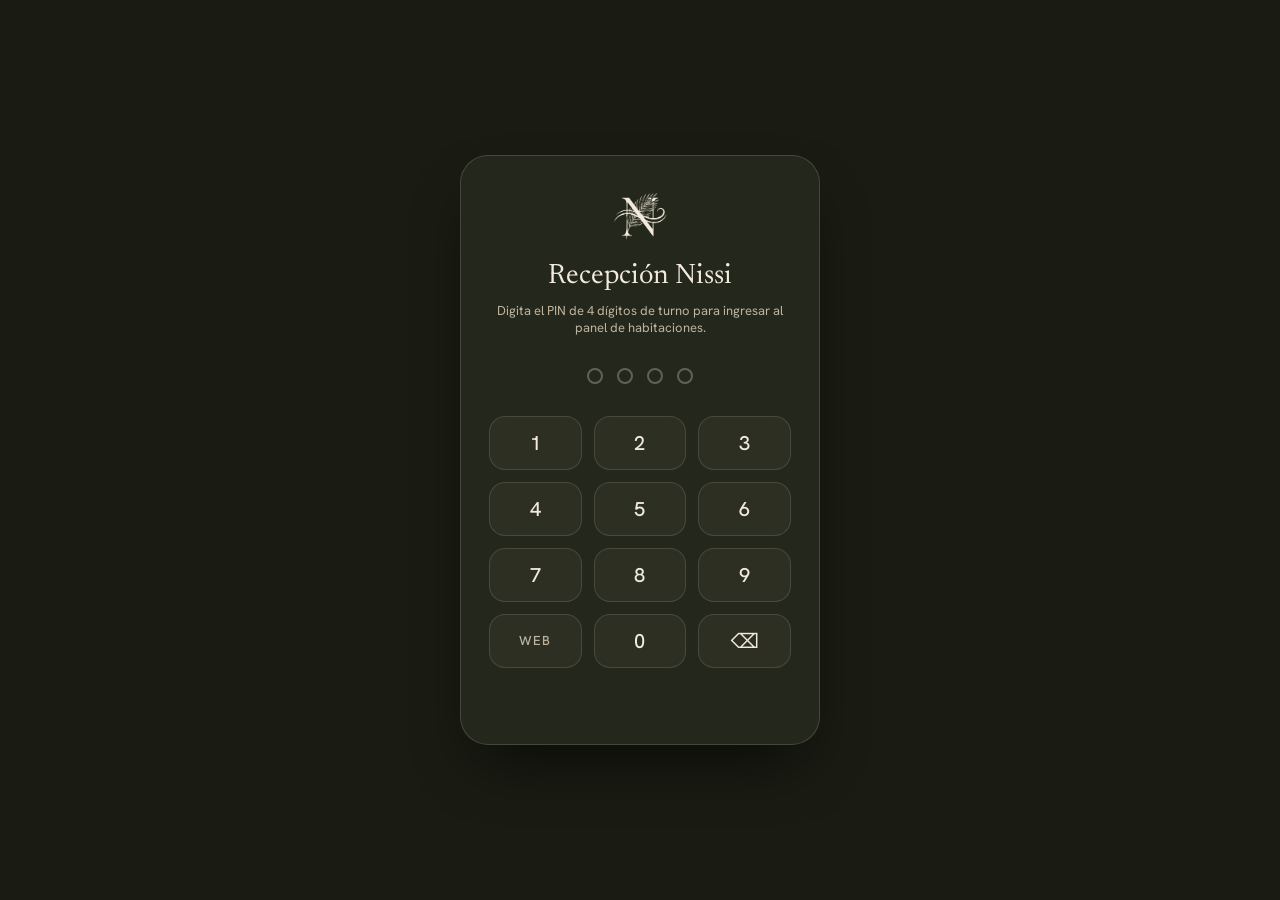
==== Administracion.html @ e07dbeec "feat(admin): agregar dashboard de metricas con filtros diario, semanal, mensual y calendario" ====
<!DOCTYPE html>
<html lang="es">
<head>
<meta charset="utf-8">
<meta name="viewport" content="width=device-width, initial-scale=1">
<title>Hotel Nissi · Panel de Recepción y Control</title>
<meta name="robots" content="noindex, nofollow">

<!-- Iconos y fuentes oficiales -->
<link rel="icon" type="image/png" href="assets/nissi-mark-dark.png" media="(prefers-color-scheme: light)">
<link rel="icon" type="image/png" href="assets/nissi-mark.png" media="(prefers-color-scheme: dark)">
<link rel="icon" type="image/png" href="assets/nissi-mark-dark.png">
<link rel="apple-touch-icon" href="assets/logo-nissi.png">
<link rel="preconnect" href="https://fonts.googleapis.com">
<link rel="preconnect" href="https://fonts.gstatic.com" crossorigin>
<link href="https://fonts.googleapis.com/css2?family=Newsreader:ital,opsz,wght@0,6..72,200..700;1,6..72,200..700&family=Hanken+Grotesk:wght@300..700&display=swap" rel="stylesheet">

<!-- Hojas de estilo modulares -->
<link rel="stylesheet" href="css/style.css">
<link rel="stylesheet" href="css/Administracion.css">
</head>

<body class="admin-body">

<!-- Pantalla de bloqueo de seguridad con PIN -->
<div class="admin-lock" id="lockScreen" role="dialog" aria-modal="true" aria-labelledby="lockTitle">
  <div class="lock-card">
    <img src="assets/nissi-mark.png" alt="Hotel Nissi" class="lock-logo" width="54" height="54">
    <h2 class="lock-title" id="lockTitle">Recepción Nissi</h2>
    <p class="lock-desc">Digita el PIN de 4 dígitos de turno para ingresar al panel de habitaciones.</p>

    <div class="pin-display" aria-hidden="true">
      <div class="pin-dot"></div>
      <div class="pin-dot"></div>
      <div class="pin-dot"></div>
      <div class="pin-dot"></div>
    </div>

    <div class="pin-pad">
      <button class="pin-btn" type="button" data-digit="1">1</button>
      <button class="pin-btn" type="button" data-digit="2">2</button>
      <button class="pin-btn" type="button" data-digit="3">3</button>
      <button class="pin-btn" type="button" data-digit="4">4</button>
      <button class="pin-btn" type="button" data-digit="5">5</button>
      <button class="pin-btn" type="button" data-digit="6">6</button>
      <button class="pin-btn" type="button" data-digit="7">7</button>
      <button class="pin-btn" type="button" data-digit="8">8</button>
      <button class="pin-btn" type="button" data-digit="9">9</button>
      <a href="index.html" class="pin-btn pin-btn--link">Web</a>
      <button class="pin-btn" type="button" data-digit="0">0</button>
      <button class="pin-btn" type="button" id="pinDelete" aria-label="Borrar dígito">⌫</button>
    </div>

    <span class="err" id="lockError"></span>
  </div>
</div>

<!-- Barra de navegacion del panel administrativo -->
<header class="admin-header">
  <nav class="admin-nav" aria-label="Navegación del rack de recepción">
    <div class="admin-brand">
      <img src="assets/nissi-mark.png" alt="Hotel Nissi" width="34" height="34">
      <div class="admin-title">
        <b>Hotel Nissi</b>
        <small>Rack de Recepción · Mingueo</small>
      </div>
    </div>

    <!-- Pestañas de Navegacion del Panel -->
    <div class="admin-nav-tabs" role="tablist">
      <button class="nav-tab is-active" id="btnTabRack" type="button" role="tab" aria-selected="true" data-seccion="rack">
        <span>🏨 Rack en vivo</span>
      </button>
      <button class="nav-tab" id="btnTabDashboard" type="button" role="tab" aria-selected="false" data-seccion="dashboard">
        <span>📊 Dashboard y Métricas</span>
      </button>
    </div>

    <div class="admin-tools">
      <span class="admin-clock" id="adminClock">--:--</span>
      <button class="btn btn--ghost btn--sm" type="button" id="btnRefrescarRack" title="Actualizar datos">↻ Actualizar</button>
      <button class="btn btn--ghost btn--sm" type="button" id="btnSalirAdmin">Salir</button>
    </div>
  </nav>
</header>

<!-- Contenido central de recepcion -->
<main class="admin-main">

  <!-- Vista 1: Rack en vivo -->
  <div id="seccionRack">
    <section class="admin-summary" aria-label="Resumen de ocupación actual">
      <div class="summary-card">
        <span class="summary-label">Habitaciones libres</span>
        <span class="summary-value summary-value--free" id="countAvailable">--</span>
      </div>
      <div class="summary-card">
        <span class="summary-label">Habitaciones ocupadas</span>
        <span class="summary-value summary-value--busy" id="countOccupied">--</span>
      </div>
      <div class="summary-card">
        <span class="summary-label">Capacidad total</span>
        <span class="summary-value">6</span>
      </div>
    </section>

    <div class="rack-head">
      <h1 class="rack-title">Rack en <em>tiempo real.</em></h1>
      <div class="rack-legend">
        <div class="legend-item"><span class="legend-dot is-free"></span> Libre para check-in</div>
        <div class="legend-item"><span class="legend-dot is-busy"></span> Ocupada</div>
      </div>
    </div>

    <section class="rack-grid" id="rackGrid" aria-label="Habitaciones del hotel">
      <!-- Se llena dinamicamente con Administracion.js -->
    </section>
  </div>

  <!-- Vista 2: Dashboard de Metricas y Rendimiento -->
  <div id="seccionDashboard" hidden>
    <div class="dash-head">
      <div>
        <span class="eyebrow">Panel de control gerencial</span>
        <h1 class="rack-title">Métricas y <em>rendimiento.</em></h1>
      </div>
      <span class="dash-period-badge" id="dashRangoTexto">Período: Hoy</span>
    </div>

    <!-- Barra de Filtros del Dashboard -->
    <div class="dash-toolbar">
      <div class="dash-filter-group" role="group" aria-label="Filtro de período">
        <button class="dash-filter-btn is-active" type="button" data-filtro="diario" id="btnFiltroDiario">
          📅 Diario (Hoy)
        </button>
        <button class="dash-filter-btn" type="button" data-filtro="semanal" id="btnFiltroSemanal">
          🗓️ Semanal
        </button>
        <div class="dash-month-wrapper">
          <button class="dash-filter-btn" type="button" data-filtro="mensual" id="btnFiltroMensual">
            📆 Mensual
          </button>
          <select class="dash-select-month" id="dashSelectMes" aria-label="Seleccionar mes específico" hidden>
            <!-- Llenado dinamicamente con Administracion.js -->
          </select>
        </div>
        <button class="dash-filter-btn" type="button" data-filtro="personalizado" id="btnFiltroPersonalizado">
          🗓️ Rango personalizado
        </button>
      </div>

      <!-- Selector de fechas manual (Calendario) -->
      <div class="dash-custom-range" id="dashCustomRange" hidden>
        <label class="dash-range-field">
          <span>Desde</span>
          <input type="date" class="dash-date-input" id="dashFechaInicio">
        </label>
        <label class="dash-range-field">
          <span>Hasta</span>
          <input type="date" class="dash-date-input" id="dashFechaFin">
        </label>
        <button class="btn btn--cream btn--sm" type="button" id="btnAplicarRango">Aplicar rango</button>
      </div>
    </div>

    <!-- Grid de Tarjetas KPI -->
    <section class="dash-kpis" aria-label="Indicadores clave de rendimiento">
      <div class="dash-kpi-card dash-kpi-card--income">
        <div class="dash-kpi-header">
          <span class="dash-kpi-title">Ingresos Totales</span>
          <span class="dash-kpi-icon">💰</span>
        </div>
        <b class="dash-kpi-val" id="kpiIngresos">$0 COP</b>
        <span class="dash-kpi-sub" id="kpiIngresosSub">Recaudado en el período</span>
      </div>

      <div class="dash-kpi-card dash-kpi-card--occ">
        <div class="dash-kpi-header">
          <span class="dash-kpi-title">Tasa de Ocupación</span>
          <span class="dash-kpi-icon">📈</span>
        </div>
        <b class="dash-kpi-val" id="kpiOcupacion">0%</b>
        <span class="dash-kpi-sub" id="kpiOcupacionSub">Sobre 6 habitaciones</span>
      </div>

      <div class="dash-kpi-card dash-kpi-card--nights">
        <div class="dash-kpi-header">
          <span class="dash-kpi-title">Noches Vendidas</span>
          <span class="dash-kpi-icon">🌙</span>
        </div>
        <b class="dash-kpi-val" id="kpiNoches">0</b>
        <span class="dash-kpi-sub" id="kpiNochesSub">Noches reservadas</span>
      </div>

      <div class="dash-kpi-card dash-kpi-card--guests">
        <div class="dash-kpi-header">
          <span class="dash-kpi-title">Huéspedes Recibidos</span>
          <span class="dash-kpi-icon">👥</span>
        </div>
        <b class="dash-kpi-val" id="kpiHuespedes">0</b>
        <span class="dash-kpi-sub" id="kpiHuespedesSub">Personas alojadas</span>
      </div>

      <div class="dash-kpi-card">
        <div class="dash-kpi-header">
          <span class="dash-kpi-title">Reservas / Check-ins</span>
          <span class="dash-kpi-icon">📋</span>
        </div>
        <b class="dash-kpi-val" id="kpiCheckins">0</b>
        <span class="dash-kpi-sub" id="kpiCheckinsSub">Ingresos registrados</span>
      </div>
    </section>

    <!-- Grid de Analiticas: Medios de Pago y Rendimiento de Habitaciones -->
    <div class="dash-analytics-grid">
      <!-- Medios de Pago -->
      <div class="dash-card">
        <div class="dash-card-title">
          <span>Medios de Pago</span>
          <small class="dash-period-badge" id="dashTotalMedios">$0 COP</small>
        </div>
        <div class="dash-payments-list" id="dashPaymentsList">
          <!-- Dinamico -->
        </div>
      </div>

      <!-- Rendimiento por Habitacion -->
      <div class="dash-card">
        <div class="dash-card-title">
          <span>Rendimiento por Habitación</span>
          <small class="dash-period-badge">Habitaciones 01 a 06</small>
        </div>
        <div class="dash-rooms-list" id="dashRoomsList">
          <!-- Dinamico -->
        </div>
      </div>
    </div>

    <!-- Tabla Detallada de Reservas del Periodo -->
    <div class="dash-table-card">
      <div class="dash-table-head">
        <div>
          <h2 class="dash-card-title" style="margin-bottom:4px;">Movimientos del Período</h2>
          <span class="dash-kpi-sub"><span id="dashTotalRegistros">0</span> reservas encontradas</span>
        </div>
        <input type="text" class="dash-search-input" id="dashSearchInput" placeholder="Buscar por huésped, cédula o código...">
      </div>

      <div class="dash-table-wrapper">
        <table class="dash-table">
          <thead>
            <tr>
              <th>Código</th>
              <th>Registro</th>
              <th>Huésped</th>
              <th>Cédula</th>
              <th>Hab.</th>
              <th>Estadía</th>
              <th>Noches</th>
              <th>Pers.</th>
              <th>Medio</th>
              <th>Total COP</th>
              <th>Estado</th>
            </tr>
          </thead>
          <tbody id="dashTableBody">
            <!-- Dinamico -->
          </tbody>
        </table>
      </div>
    </div>
  </div>

</main>

<!-- Modal para Check-in presencial rapido (Walk-in) -->
<div class="modal-admin" id="checkinModal" hidden role="dialog" aria-modal="true" aria-labelledby="checkinModalTitle">
  <div class="admin-dialog">
    <div class="admin-dialog-head">
      <div>
        <span class="eyebrow">Ingreso presencial</span>
        <h3 id="checkinModalTitle">Check-in <em>inmediato.</em></h3>
      </div>
      <button class="btn btn--ghost btn--sm js-cerrar-checkin" type="button">Cerrar ✕</button>
    </div>

    <form class="admin-form" id="checkinForm" novalidate>
      <div class="admin-total-box">
        <span id="checkinRoomTitle">Habitación --</span>
        <b id="checkinTotal">$0 COP</b>
      </div>

      <div class="admin-grid-2">
        <label class="admin-field">
          <span>Fecha de llegada</span>
          <input type="date" id="checkinLlegada" readonly>
        </label>
        <label class="admin-field">
          <span>Fecha de salida</span>
          <input type="date" id="checkinSalida" required>
        </label>
      </div>

      <div class="admin-grid-2">
        <label class="admin-field">
          <span>Nombre del huésped</span>
          <input type="text" id="checkinNombre" placeholder="Nombre completo" required autocomplete="off">
        </label>
        <label class="admin-field">
          <span>Cédula de ciudadanía</span>
          <input type="text" id="checkinCedula" placeholder="Ej. 1098765432" inputmode="numeric" required autocomplete="off">
        </label>
      </div>

      <div class="admin-grid-2">
        <label class="admin-field">
          <span>Celular / WhatsApp</span>
          <input type="tel" id="checkinCelular" placeholder="300 123 4567" required autocomplete="off">
        </label>
        <label class="admin-field">
          <span>Número de personas</span>
          <select id="checkinHuespedes">
            <option value="1">1 persona</option>
            <option value="2" selected>2 personas</option>
            <option value="3">3 personas</option>
            <option value="4">4 personas</option>
          </select>
        </label>
      </div>
        <label class="admin-field">
          <span>Medio de pago recibido</span>
          <select id="checkinMedio">
            <option value="Efectivo" selected>Efectivo en caja</option>
            <option value="Nequi">Nequi</option>
            <option value="Daviplata">Daviplata</option>
            <option value="Transferencia">Transferencia Bancolombia</option>
          </select>
        </label>
      </div>

      <label class="admin-field">
        <span>Monto cobrado en COP</span>
        <input type="number" id="checkinPago" required>
      </label>

      <span class="err" id="checkinError"></span>

      <div class="admin-form-actions">
        <button class="btn btn--cream" type="submit" id="btnGuardarCheckin">Confirmar ingreso y entregar llaves</button>
        <button class="btn btn--ghost js-cerrar-checkin" type="button">Cancelar</button>
      </div>
    </form>
  </div>
</div>

<!-- Scripts en orden estricto de dependencias -->
<script src="js/Datosinicial.js"></script>
<script src="js/Almacenamiento.js"></script>
<script src="js/Validaciones.js"></script>
<script src="js/Administracion.js"></script>
</body>
</html>
---- css/style.css ----
/* Hotel Nissi — Estilos principales y configuracion global */

:root {
  --ink: #1A1C13;
  --ink2: #24271B;
  --ink3: #2A2D20;
  --cream: #F2EADB;
  --sand: #E7DCC6;
  --muted: #BDB49F;
  --muted-dark: #5A5C4E;
  --text-dark: #3A3C30;
  --rust: #8C3B1F;
  --rust2: #A24725;
  --olive: #4F5A2E;
  --green: #4DD678;
  --serif: 'Newsreader', Georgia, serif;
  --sans: 'Hanken Grotesk', system-ui, -apple-system, sans-serif;
  --pad: clamp(20px, 4vw, 56px);
  --sec: clamp(80px, 10vw, 160px);
  --ease: cubic-bezier(0.16, 1, 0.3, 1);
  --ease-io: cubic-bezier(0.77, 0, 0.18, 1);
}

* {
  box-sizing: border-box;
}

html {
  scroll-behavior: smooth;
}

body {
  margin: 0;
  background: var(--ink);
  color: var(--cream);
  font-family: var(--sans);
  -webkit-font-smoothing: antialiased;
  overflow-x: hidden;
}

a {
  color: var(--cream);
  text-decoration: none;
}

a:hover {
  color: var(--sand);
}

img {
  max-width: 100%;
  height: auto;
}

/* Contenedor de simbolos vectoriales reutilizables sin ocupar espacio */
.simbolos,
svg[hidden] {
  display: none !important;
  position: absolute;
  width: 0;
  height: 0;
  overflow: hidden;
  pointer-events: none;
}

button, input {
  font-family: var(--sans);
}

::selection {
  background: var(--rust);
  color: var(--cream);
}

input::-webkit-calendar-picker-indicator {
  filter: invert(0.9);
  cursor: pointer;
}

em {
  font-style: italic;
}

/* Enlace directo para accesibilidad */
.skip-link {
  position: absolute;
  top: -100px;
  left: 20px;
  background: var(--rust);
  color: var(--cream);
  padding: 12px 20px;
  z-index: 9999;
  border-radius: 8px;
  transition: top 0.3s;
}

.skip-link:focus {
  top: 20px;
}

/* Tipografia y utilidades de encabezado */
.eyebrow {
  font-size: 11px;
  letter-spacing: 0.3em;
  text-transform: uppercase;
  color: var(--muted);
}

.display {
  margin: 0;
  font-family: var(--serif);
  font-weight: 300;
  line-height: 0.88;
  letter-spacing: -0.03em;
}

.display em {
  color: var(--sand);
}

.light .display em, .on-light em {
  color: var(--rust);
}

/* Botones e indicadores de interaccion */
.btn {
  border: 0;
  border-radius: 999px;
  cursor: pointer;
  display: inline-flex;
  align-items: center;
  gap: 12px;
  font-weight: 600;
  font-size: 14px;
  padding: 14px 22px;
  transition: all 0.4s var(--ease);
}

.btn:active {
  transform: scale(0.95);
}

.btn--cream {
  background: var(--cream);
  color: var(--ink);
}

.btn--cream:hover {
  background: var(--rust);
  color: var(--cream);
  gap: 20px;
}

.btn--ghost {
  background: transparent;
  color: var(--cream);
  border: 1px solid rgba(242, 234, 219, 0.4);
  font-weight: 500;
}

.btn--ghost:hover {
  border-color: var(--cream);
  background: rgba(242, 234, 219, 0.08);
  color: var(--cream);
}

.btn--dark {
  background: var(--ink);
  color: var(--cream);
  padding: 18px 30px;
  font-size: 15px;
}

.btn--dark:hover {
  background: var(--rust);
  padding: 18px 38px;
  color: var(--cream);
}

.btn--rust {
  background: var(--rust);
  color: var(--cream);
  padding: 18px 30px;
  font-size: 15px;
}

.btn--rust:hover {
  background: var(--ink);
  padding: 18px 38px;
}

.btn--outline-dark {
  background: transparent;
  border: 1px solid var(--ink);
  color: var(--ink);
  padding: 18px 28px;
  font-weight: 500;
  font-size: 15px;
}

.btn--sm {
  padding: 11px 18px;
  font-size: 13px;
}

.link-btn {
  background: none;
  border: 0;
  padding: 0;
  cursor: pointer;
  font: 14px var(--sans);
  color: inherit;
}

.dot {
  width: 9px;
  height: 9px;
  border-radius: 50%;
  background: var(--green);
  flex: none;
}

.dot--pulse {
  animation: nPulse 1.6s infinite;
}

.dot--wa {
  background: #2FB45A;
}

.dot--sm {
  width: 8px;
  height: 8px;
}

.link-btn--subrayado {
  text-decoration: underline;
  text-underline-offset: 4px;
}

.link-btn--tenue {
  align-self: flex-start;
  color: var(--muted-dark);
}

.row {
  display: flex;
  gap: 10px;
  flex-wrap: wrap;
  align-items: center;
}

.row--amplia {
  gap: 16px;
}
---- css/Administracion.css ----
/* Estilos del panel administrativo y rack de recepcion */

.admin-body {
  background: var(--ink);
  color: var(--cream);
  min-height: 100vh;
  display: flex;
  flex-direction: column;
}

/* Pantalla de bloqueo con PIN de seguridad */
.admin-lock {
  position: fixed;
  inset: 0;
  z-index: 500;
  background: var(--ink);
  display: flex;
  align-items: center;
  justify-content: center;
  padding: 24px;
}

.admin-lock[hidden] {
  display: none !important;
}

.lock-card {
  width: min(100%, 360px);
  background: var(--ink2);
  border: 1px solid rgba(242, 234, 219, 0.16);
  border-radius: 28px;
  padding: 36px 28px;
  display: flex;
  flex-direction: column;
  align-items: center;
  gap: 22px;
  box-shadow: 0 30px 60px -20px rgba(0, 0, 0, 0.7);
}

.lock-logo {
  width: 54px;
  height: auto;
}

.lock-title {
  margin: 0;
  font-family: var(--serif);
  font-size: 28px;
  font-weight: 400;
  text-align: center;
}

.lock-desc {
  margin: -10px 0 0;
  font-size: 13px;
  color: var(--muted);
  text-align: center;
}

.pin-display {
  display: flex;
  gap: 14px;
  margin: 10px 0;
}

.pin-dot {
  width: 16px;
  height: 16px;
  border-radius: 50%;
  border: 2px solid rgba(242, 234, 219, 0.3);
  transition: all 0.25s var(--ease);
}

.pin-dot.is-filled {
  background: var(--cream);
  border-color: var(--cream);
  transform: scale(1.15);
}

.pin-pad {
  display: grid;
  grid-template-columns: repeat(3, 1fr);
  gap: 12px;
  width: 100%;
}

.pin-btn {
  height: 54px;
  border-radius: 16px;
  border: 1px solid rgba(242, 234, 219, 0.14);
  background: rgba(242, 234, 219, 0.04);
  color: var(--cream);
  font-size: 20px;
  font-weight: 500;
  cursor: pointer;
  transition: all 0.2s;
  display: flex;
  align-items: center;
  justify-content: center;
}

.pin-btn:hover {
  background: rgba(242, 234, 219, 0.12);
  border-color: var(--sand);
}

.pin-btn:active {
  transform: scale(0.94);
  background: var(--rust);
}

.pin-btn--link {
  font-size: 13px;
  text-transform: uppercase;
  letter-spacing: 0.1em;
  color: var(--muted);
}

.lock-card .err {
  min-height: 18px;
}

/* Cabecera del panel administrativo */
.admin-header {
  border-bottom: 1px solid rgba(242, 234, 219, 0.12);
  background: rgba(26, 28, 19, 0.95);
  backdrop-filter: blur(12px);
  position: sticky;
  top: 0;
  z-index: 100;
  padding: 16px var(--pad);
}

.admin-nav {
  display: flex;
  align-items: center;
  justify-content: space-between;
  gap: 20px;
  flex-wrap: wrap;
}

.admin-brand {
  display: flex;
  align-items: center;
  gap: 12px;
}

.admin-brand img {
  height: 34px;
  width: auto;
}

.admin-title {
  display: flex;
  flex-direction: column;
}

.admin-title b {
  font-family: var(--serif);
  font-size: 20px;
  line-height: 1;
}

.admin-title small {
  font-size: 10px;
  letter-spacing: 0.2em;
  text-transform: uppercase;
  color: var(--sand);
}

.admin-tools {
  display: flex;
  align-items: center;
  gap: 12px;
  flex-wrap: wrap;
}

.admin-clock {
  font-size: 13px;
  color: var(--sand);
  background: rgba(242, 234, 219, 0.06);
  padding: 6px 12px;
  border-radius: 999px;
  border: 1px solid rgba(242, 234, 219, 0.12);
}

/* Contenedor central del panel */
.admin-main {
  flex: 1;
  padding: clamp(24px, 4vw, 48px) var(--pad);
  max-width: 1200px;
  margin: 0 auto;
  width: 100%;
}

.admin-summary {
  display: grid;
  grid-template-columns: repeat(auto-fit, minmax(220px, 1fr));
  gap: 16px;
  margin-bottom: 32px;
}

.summary-card {
  background: var(--ink2);
  border: 1px solid rgba(242, 234, 219, 0.12);
  border-radius: 20px;
  padding: 20px 24px;
  display: flex;
  flex-direction: column;
  gap: 6px;
}

.summary-label {
  font-size: 11px;
  letter-spacing: 0.18em;
  text-transform: uppercase;
  color: var(--muted);
}

.summary-value {
  font-family: var(--serif);
  font-size: 32px;
  line-height: 1;
  color: var(--cream);
}

.summary-value--free {
  color: #55E482;
}

.summary-value--busy {
  color: #FF7B6E;
}

/* Tablero de Rack de Habitaciones */
.rack-head {
  display: flex;
  justify-content: space-between;
  align-items: baseline;
  gap: 16px;
  margin-bottom: 20px;
  flex-wrap: wrap;
}

.rack-title {
  margin: 0;
  font-family: var(--serif);
  font-size: clamp(28px, 4vw, 40px);
  font-weight: 300;
}

.rack-legend {
  display: flex;
  align-items: center;
  gap: 18px;
  font-size: 12px;
}

.legend-item {
  display: flex;
  align-items: center;
  gap: 6px;
}

.legend-dot {
  width: 10px;
  height: 10px;
  border-radius: 50%;
}

.legend-dot.is-free {
  background: #2FB45A;
  box-shadow: 0 0 10px rgba(47, 180, 90, 0.4);
}

.legend-dot.is-busy {
  background: #D94436;
  box-shadow: 0 0 10px rgba(217, 68, 54, 0.4);
}

.rack-grid {
  display: grid;
  grid-template-columns: repeat(auto-fit, minmax(300px, 1fr));
  gap: 20px;
}

.room-card {
  background: var(--ink2);
  border: 1px solid rgba(242, 234, 219, 0.14);
  border-radius: 24px;
  padding: 24px;
  display: flex;
  flex-direction: column;
  gap: 16px;
  transition: all 0.3s var(--ease);
  position: relative;
  overflow: hidden;
}

.room-card::before {
  content: '';
  position: absolute;
  top: 0;
  left: 0;
  right: 0;
  height: 4px;
}

.room-card.is-available::before {
  background: #2FB45A;
}

.room-card.is-occupied::before {
  background: #D94436;
}

.room-card-head {
  display: flex;
  justify-content: space-between;
  align-items: baseline;
}

.room-card-num {
  font-family: var(--serif);
  font-size: 38px;
  font-weight: 300;
  font-style: italic;
  line-height: 1;
}

.room-card-status {
  display: inline-flex;
  align-items: center;
  gap: 6px;
  font-size: 11px;
  font-weight: 600;
  letter-spacing: 0.1em;
  text-transform: uppercase;
  padding: 4px 10px;
  border-radius: 999px;
}

.room-card.is-available .room-card-status {
  background: rgba(47, 180, 90, 0.15);
  color: #55E482;
  border: 1px solid rgba(47, 180, 90, 0.3);
}

.room-card.is-occupied .room-card-status {
  background: rgba(217, 68, 54, 0.15);
  color: #FF7B6E;
  border: 1px solid rgba(217, 68, 54, 0.3);
}

.room-card-type {
  font-family: var(--serif);
  font-size: 22px;
  margin: 0;
}

.room-card-info {
  display: flex;
  justify-content: space-between;
  font-size: 13px;
  color: var(--muted);
  border-top: 1px solid rgba(242, 234, 219, 0.08);
  padding-top: 12px;
}

.room-card-price {
  font-size: 17px;
  font-weight: 600;
  color: var(--sand);
}

/* Modal de Check-in Presencial */
.modal-admin {
  position: fixed;
  inset: 0;
  z-index: 400;
  background: rgba(14, 15, 10, 0.85);
  backdrop-filter: blur(8px);
  display: flex;
  align-items: center;
  justify-content: center;
  padding: 20px;
  overflow-y: auto;
}

.modal-admin[hidden] {
  display: none !important;
}

.admin-dialog {
  width: min(100%, 540px);
  background: var(--ink);
  border: 1px solid rgba(242, 234, 219, 0.2);
  border-radius: 28px;
  padding: 32px 28px;
  display: flex;
  flex-direction: column;
  gap: 22px;
  box-shadow: 0 40px 80px -20px rgba(0, 0, 0, 0.8);
}

.admin-dialog-head {
  display: flex;
  justify-content: space-between;
  align-items: center;
}

.admin-dialog-head h3 {
  margin: 0;
  font-family: var(--serif);
  font-size: 28px;
  font-weight: 400;
}

.admin-dialog-head h3 em {
  color: var(--rust);
}

.admin-form {
  display: flex;
  flex-direction: column;
  gap: 18px;
}

.admin-grid-2 {
  display: grid;
  grid-template-columns: repeat(auto-fit, minmax(200px, 1fr));
  gap: 16px;
}

.admin-field {
  display: flex;
  flex-direction: column;
  gap: 6px;
}

.admin-field span {
  font-size: 11px;
  letter-spacing: 0.15em;
  text-transform: uppercase;
  color: var(--muted);
}

.admin-field input,
.admin-field select {
  background: rgba(242, 234, 219, 0.05);
  border: 1px solid rgba(242, 234, 219, 0.2);
  border-radius: 12px;
  color: var(--cream);
  font-size: 16px;
  padding: 12px 14px;
  outline: none;
  font-family: var(--sans);
}

.admin-field input:focus,
.admin-field select:focus {
  border-color: var(--sand);
  background: rgba(242, 234, 219, 0.09);
}

.admin-field select option {
  background: var(--ink);
  color: var(--cream);
}

.admin-total-box {
  background: rgba(242, 234, 219, 0.05);
  border: 1px solid rgba(242, 234, 219, 0.12);
  border-radius: 16px;
  padding: 16px 20px;
  display: flex;
  justify-content: space-between;
  align-items: baseline;
}

.admin-total-box span {
  font-size: 13px;
  color: var(--sand);
}

.admin-total-box b {
  font-family: var(--serif);
  font-size: 26px;
  color: var(--cream);
}

.room-card-action {
  margin-top: auto;
  padding-top: 10px;
}

.room-card-action .btn {
  width: 100%;
  justify-content: center;
}

.admin-form .err {
  min-height: 18px;
}

.admin-form-actions {
  display: flex;
  gap: 12px;
  margin-top: 10px;
}

.admin-form-actions .btn--cream {
  flex: 1;
  justify-content: center;
}

/* ==========================================================================
   Pestañas de Navegación del Panel (Rack vs Dashboard)
   ========================================================================== */
.admin-nav-tabs {
  display: flex;
  background: rgba(242, 234, 219, 0.08);
  border: 1px solid rgba(242, 234, 219, 0.14);
  border-radius: 999px;
  padding: 4px;
  gap: 4px;
}

.nav-tab {
  background: transparent;
  border: none;
  color: var(--muted);
  font-family: inherit;
  font-size: 13px;
  font-weight: 500;
  padding: 8px 18px;
  border-radius: 999px;
  cursor: pointer;
  transition: all 0.25s var(--ease);
  display: flex;
  align-items: center;
  gap: 8px;
}

.nav-tab:hover {
  color: var(--cream);
  background: rgba(242, 234, 219, 0.05);
}

.nav-tab.is-active {
  background: var(--cream);
  color: var(--ink);
  font-weight: 600;
  box-shadow: 0 4px 14px rgba(0, 0, 0, 0.25);
}

/* ==========================================================================
   Dashboard de Métricas y Rendimiento
   ========================================================================== */
.dash-head {
  display: flex;
  justify-content: space-between;
  align-items: flex-end;
  gap: 16px;
  margin-bottom: 24px;
  flex-wrap: wrap;
}

.dash-period-badge {
  font-size: 12px;
  color: var(--sand);
  background: rgba(242, 234, 219, 0.06);
  padding: 6px 14px;
  border-radius: 999px;
  border: 1px solid rgba(242, 234, 219, 0.14);
  font-weight: 500;
}

/* Barra de Filtros */
.dash-toolbar {
  display: flex;
  justify-content: space-between;
  align-items: center;
  gap: 16px;
  flex-wrap: wrap;
  margin-bottom: 28px;
  background: var(--ink2);
  border: 1px solid rgba(242, 234, 219, 0.12);
  border-radius: 20px;
  padding: 16px 20px;
}

.dash-filter-group {
  display: flex;
  align-items: center;
  gap: 8px;
  flex-wrap: wrap;
}

.dash-month-wrapper {
  display: flex;
  align-items: center;
  gap: 6px;
}

.dash-filter-btn {
  background: rgba(242, 234, 219, 0.05);
  border: 1px solid rgba(242, 234, 219, 0.12);
  color: var(--sand);
  font-family: inherit;
  font-size: 13px;
  padding: 8px 16px;
  border-radius: 999px;
  cursor: pointer;
  transition: all 0.2s var(--ease);
  display: inline-flex;
  align-items: center;
  gap: 6px;
}

.dash-filter-btn:hover {
  background: rgba(242, 234, 219, 0.1);
  color: var(--cream);
}

.dash-filter-btn.is-active {
  background: var(--sand);
  border-color: var(--sand);
  color: var(--ink);
  font-weight: 600;
  box-shadow: 0 4px 12px rgba(0, 0, 0, 0.2);
}

.dash-select-month,
.dash-date-input {
  background: rgba(242, 234, 219, 0.08);
  border: 1px solid rgba(242, 234, 219, 0.2);
  color: var(--cream);
  font-family: inherit;
  font-size: 13px;
  padding: 7px 14px;
  border-radius: 999px;
  outline: none;
  cursor: pointer;
}

.dash-select-month:focus,
.dash-date-input:focus {
  border-color: var(--cream);
}

.dash-select-month option {
  background: #1F2218;
  color: var(--cream);
}

.dash-custom-range {
  display: flex;
  align-items: flex-end;
  gap: 12px;
  flex-wrap: wrap;
}

.dash-range-field {
  display: flex;
  flex-direction: column;
  gap: 4px;
}

.dash-range-field span {
  font-size: 11px;
  letter-spacing: 0.1em;
  text-transform: uppercase;
  color: var(--muted);
}

/* Grid de Indicadores Clave (KPI) */
.dash-kpis {
  display: grid;
  grid-template-columns: repeat(auto-fit, minmax(210px, 1fr));
  gap: 16px;
  margin-bottom: 28px;
}

.dash-kpi-card {
  background: var(--ink2);
  border: 1px solid rgba(242, 234, 219, 0.12);
  border-radius: 20px;
  padding: 22px 24px;
  display: flex;
  flex-direction: column;
  gap: 8px;
  position: relative;
  overflow: hidden;
}

.dash-kpi-card::before {
  content: '';
  position: absolute;
  top: 0;
  left: 0;
  bottom: 0;
  width: 4px;
  background: rgba(242, 234, 219, 0.3);
}

.dash-kpi-card--income::before { background: #55E482; }
.dash-kpi-card--occ::before { background: #F3BA47; }
.dash-kpi-card--nights::before { background: #68B4FF; }
.dash-kpi-card--guests::before { background: #B388FF; }

.dash-kpi-header {
  display: flex;
  justify-content: space-between;
  align-items: center;
}

.dash-kpi-title {
  font-size: 11px;
  letter-spacing: 0.16em;
  text-transform: uppercase;
  color: var(--muted);
}

.dash-kpi-icon {
  font-size: 16px;
  opacity: 0.85;
}

.dash-kpi-val {
  font-family: var(--serif);
  font-size: 30px;
  line-height: 1.1;
  color: var(--cream);
}

.dash-kpi-sub {
  font-size: 12px;
  color: var(--sand);
}

/* Analíticas: Medios de pago y Rendimiento de habitaciones */
.dash-analytics-grid {
  display: grid;
  grid-template-columns: repeat(auto-fit, minmax(320px, 1fr));
  gap: 20px;
  margin-bottom: 28px;
}

.dash-card {
  background: var(--ink2);
  border: 1px solid rgba(242, 234, 219, 0.12);
  border-radius: 22px;
  padding: 24px;
  display: flex;
  flex-direction: column;
}

.dash-card-title {
  margin: 0 0 18px 0;
  font-size: 16px;
  font-weight: 500;
  color: var(--cream);
  display: flex;
  align-items: center;
  justify-content: space-between;
}

.dash-payments-list {
  display: flex;
  flex-direction: column;
  gap: 16px;
}

.dash-payment-item {
  display: flex;
  flex-direction: column;
  gap: 6px;
}

.dash-payment-row {
  display: flex;
  justify-content: space-between;
  align-items: baseline;
  font-size: 13px;
}

.dash-payment-row b {
  color: var(--cream);
  font-family: var(--sans);
}

.dash-payment-row span {
  color: var(--sand);
}

.dash-bar-bg {
  height: 8px;
  background: rgba(242, 234, 219, 0.08);
  border-radius: 999px;
  overflow: hidden;
}

.dash-bar-fill {
  height: 100%;
  border-radius: 999px;
  transition: width 0.4s var(--ease);
}

.dash-rooms-list {
  display: flex;
  flex-direction: column;
}

.dash-room-item {
  display: flex;
  align-items: center;
  justify-content: space-between;
  padding: 12px 0;
  border-bottom: 1px solid rgba(242, 234, 219, 0.07);
}

.dash-room-item:last-child {
  border-bottom: none;
}

.dash-room-info {
  display: flex;
  align-items: center;
  gap: 12px;
}

.dash-room-num {
  font-family: var(--serif);
  font-size: 20px;
  color: var(--sand);
  min-width: 30px;
}

.dash-room-stats {
  display: flex;
  flex-direction: column;
  align-items: flex-end;
  gap: 2px;
}

.dash-room-stats b {
  font-size: 14px;
  color: var(--cream);
}

.dash-room-stats small {
  font-size: 12px;
  color: var(--sand);
}

/* Tabla de Movimientos */
.dash-table-card {
  background: var(--ink2);
  border: 1px solid rgba(242, 234, 219, 0.12);
  border-radius: 22px;
  padding: 24px;
  overflow: hidden;
}

.dash-table-head {
  display: flex;
  justify-content: space-between;
  align-items: center;
  flex-wrap: wrap;
  gap: 14px;
  margin-bottom: 18px;
}

.dash-search-input {
  background: rgba(242, 234, 219, 0.06);
  border: 1px solid rgba(242, 234, 219, 0.18);
  color: var(--cream);
  font-family: inherit;
  font-size: 13px;
  padding: 8px 16px;
  border-radius: 999px;
  min-width: 260px;
  outline: none;
}

.dash-search-input:focus {
  border-color: var(--cream);
}

.dash-table-wrapper {
  overflow-x: auto;
  -webkit-overflow-scrolling: touch;
}

.dash-table {
  width: 100%;
  border-collapse: collapse;
  text-align: left;
  font-size: 13px;
}

.dash-table th {
  padding: 12px 14px;
  font-size: 11px;
  text-transform: uppercase;
  letter-spacing: 0.14em;
  color: var(--muted);
  border-bottom: 1px solid rgba(242, 234, 219, 0.12);
  white-space: nowrap;
}

.dash-table td {
  padding: 14px;
  border-bottom: 1px solid rgba(242, 234, 219, 0.06);
  color: var(--cream);
  white-space: nowrap;
}

.dash-table tr:hover td {
  background: rgba(242, 234, 219, 0.03);
}

.dash-badge {
  display: inline-block;
  padding: 4px 10px;
  border-radius: 999px;
  font-size: 11px;
  font-weight: 500;
}

.dash-badge--confirmada {
  background: rgba(85, 228, 130, 0.15);
  color: #55E482;
  border: 1px solid rgba(85, 228, 130, 0.3);
}

.dash-badge--pendiente {
  background: rgba(243, 186, 71, 0.15);
  color: #F3BA47;
  border: 1px solid rgba(243, 186, 71, 0.3);
}

.dash-empty-state {
  text-align: center;
  padding: 48px 16px;
  color: var(--sand);
}

.dash-empty-state span {
  font-size: 32px;
  display: block;
  margin-bottom: 8px;
}

@media (max-width: 768px) {
  .dash-toolbar {
    flex-direction: column;
    align-items: stretch;
  }
  .dash-filter-group {
    justify-content: flex-start;
  }
  .dash-custom-range {
    flex-direction: column;
    align-items: stretch;
  }
  .dash-search-input {
    width: 100%;
    min-width: 0;
  }
}
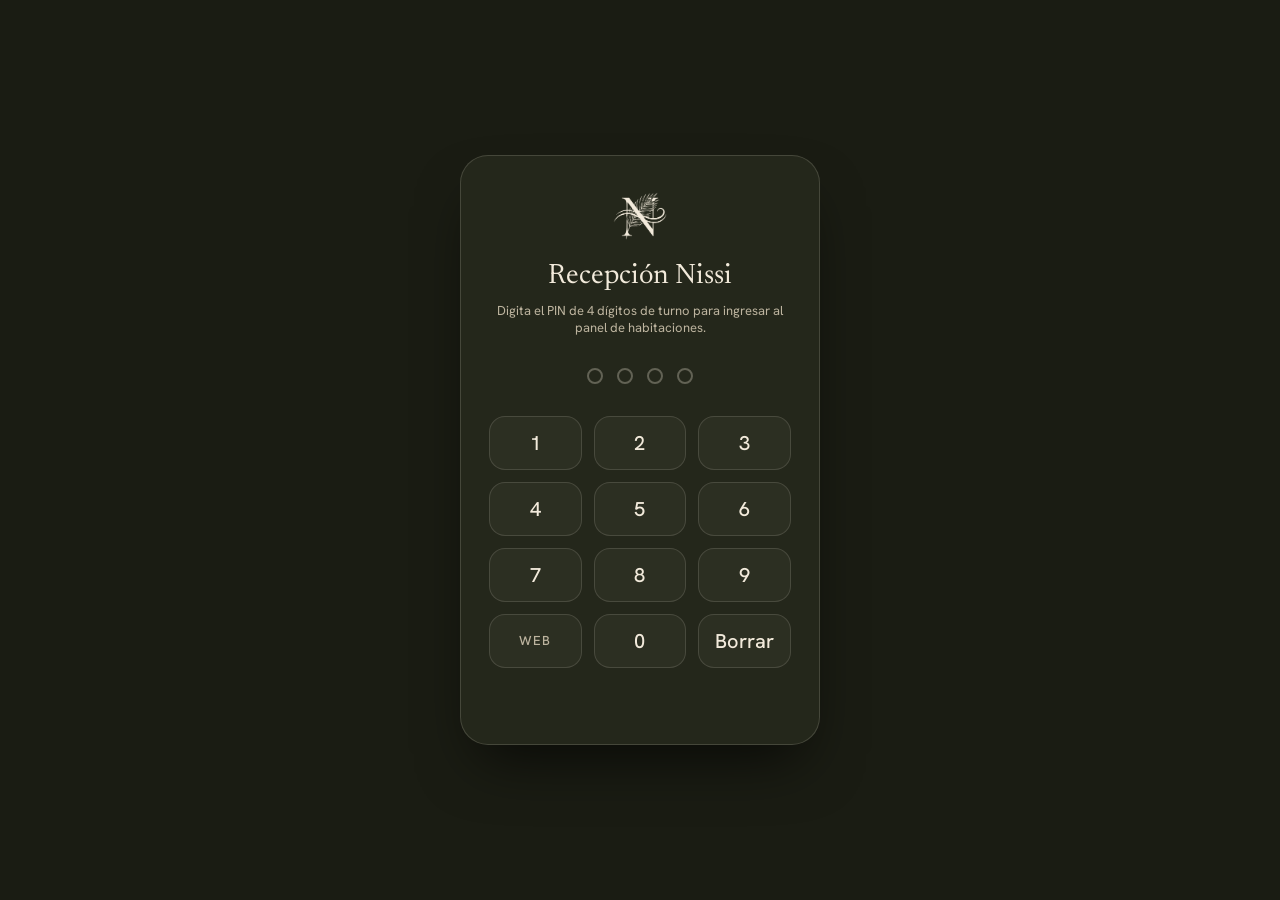
==== commit 14d5dd26: "Auditoria de codigo, limpieza y endurecimiento de ciberseguridad" ====
--- a/Administracion.html
+++ b/Administracion.html
@@ -3,7 +3,7 @@
 <head>
 <meta charset="utf-8">
 <meta name="viewport" content="width=device-width, initial-scale=1">
-<title>Hotel Nissi · Panel de Recepción y Control</title>
+<title>Hospedaje Nissi · Panel de Recepción y Control</title>
 <meta name="robots" content="noindex, nofollow">
 
 <!-- Iconos y fuentes oficiales -->
@@ -18,6 +18,8 @@
 <!-- Hojas de estilo modulares -->
 <link rel="stylesheet" href="css/style.css">
 <link rel="stylesheet" href="css/Administracion.css">
+<link rel="stylesheet" href="css/Rack.css">
+<link rel="stylesheet" href="css/Dashboard.css">
 </head>
 
 <body class="admin-body">
@@ -25,7 +27,7 @@
 <!-- Pantalla de bloqueo de seguridad con PIN -->
 <div class="admin-lock" id="lockScreen" role="dialog" aria-modal="true" aria-labelledby="lockTitle">
   <div class="lock-card">
-    <img src="assets/nissi-mark.png" alt="Hotel Nissi" class="lock-logo" width="54" height="54">
+    <img src="assets/nissi-mark.png" alt="Hospedaje Nissi" class="lock-logo" width="54" height="54">
     <h2 class="lock-title" id="lockTitle">Recepción Nissi</h2>
     <p class="lock-desc">Digita el PIN de 4 dígitos de turno para ingresar al panel de habitaciones.</p>
 
@@ -48,7 +50,7 @@
       <button class="pin-btn" type="button" data-digit="9">9</button>
       <a href="index.html" class="pin-btn pin-btn--link">Web</a>
       <button class="pin-btn" type="button" data-digit="0">0</button>
-      <button class="pin-btn" type="button" id="pinDelete" aria-label="Borrar dígito">⌫</button>
+      <button class="pin-btn" type="button" id="pinDelete" aria-label="Borrar dígito">Borrar</button>
     </div>
 
     <span class="err" id="lockError"></span>
@@ -59,9 +61,9 @@
 <header class="admin-header">
   <nav class="admin-nav" aria-label="Navegación del rack de recepción">
     <div class="admin-brand">
-      <img src="assets/nissi-mark.png" alt="Hotel Nissi" width="34" height="34">
+      <img src="assets/nissi-mark.png" alt="Hospedaje Nissi" width="34" height="34">
       <div class="admin-title">
-        <b>Hotel Nissi</b>
+        <b>Hospedaje Nissi</b>
         <small>Rack de Recepción · Mingueo</small>
       </div>
     </div>
@@ -69,16 +71,16 @@
     <!-- Pestañas de Navegacion del Panel -->
     <div class="admin-nav-tabs" role="tablist">
       <button class="nav-tab is-active" id="btnTabRack" type="button" role="tab" aria-selected="true" data-seccion="rack">
-        <span>🏨 Rack en vivo</span>
+        <span>Rack en vivo</span>
       </button>
       <button class="nav-tab" id="btnTabDashboard" type="button" role="tab" aria-selected="false" data-seccion="dashboard">
-        <span>📊 Dashboard y Métricas</span>
+        <span>Dashboard y Métricas</span>
       </button>
     </div>
 
     <div class="admin-tools">
       <span class="admin-clock" id="adminClock">--:--</span>
-      <button class="btn btn--ghost btn--sm" type="button" id="btnRefrescarRack" title="Actualizar datos">↻ Actualizar</button>
+      <button class="btn btn--ghost btn--sm" type="button" id="btnRefrescarRack" title="Actualizar datos">Actualizar</button>
       <button class="btn btn--ghost btn--sm" type="button" id="btnSalirAdmin">Salir</button>
     </div>
   </nav>
@@ -108,11 +110,14 @@
       <h1 class="rack-title">Rack en <em>tiempo real.</em></h1>
       <div class="rack-legend">
         <div class="legend-item"><span class="legend-dot is-free"></span> Libre para check-in</div>
+        <div class="legend-item"><span class="legend-dot is-reserved"></span> Apartada / En proceso</div>
+        <div class="legend-item"><span class="legend-dot is-cleaning"></span> Pendiente de limpieza</div>
+        <div class="legend-item"><span class="legend-dot is-maintenance"></span> En rediseño</div>
         <div class="legend-item"><span class="legend-dot is-busy"></span> Ocupada</div>
       </div>
     </div>
 
-    <section class="rack-grid" id="rackGrid" aria-label="Habitaciones del hotel">
+    <section class="rack-grid" id="rackGrid" aria-label="Habitaciones del hospedaje">
       <!-- Se llena dinamicamente con Administracion.js -->
     </section>
   </div>
@@ -122,7 +127,7 @@
     <div class="dash-head">
       <div>
         <span class="eyebrow">Panel de control gerencial</span>
-        <h1 class="rack-title">Métricas y <em>rendimiento.</em></h1>
+        <h2 class="rack-title">Métricas y <em>rendimiento.</em></h2>
       </div>
       <span class="dash-period-badge" id="dashRangoTexto">Período: Hoy</span>
     </div>
@@ -131,21 +136,21 @@
     <div class="dash-toolbar">
       <div class="dash-filter-group" role="group" aria-label="Filtro de período">
         <button class="dash-filter-btn is-active" type="button" data-filtro="diario" id="btnFiltroDiario">
-          📅 Diario (Hoy)
+          Diario (Hoy)
         </button>
         <button class="dash-filter-btn" type="button" data-filtro="semanal" id="btnFiltroSemanal">
-          🗓️ Semanal
+          Semanal
         </button>
         <div class="dash-month-wrapper">
           <button class="dash-filter-btn" type="button" data-filtro="mensual" id="btnFiltroMensual">
-            📆 Mensual
+            Mensual
           </button>
           <select class="dash-select-month" id="dashSelectMes" aria-label="Seleccionar mes específico" hidden>
             <!-- Llenado dinamicamente con Administracion.js -->
           </select>
         </div>
         <button class="dash-filter-btn" type="button" data-filtro="personalizado" id="btnFiltroPersonalizado">
-          🗓️ Rango personalizado
+          Rango personalizado
         </button>
       </div>
 
@@ -168,7 +173,6 @@
       <div class="dash-kpi-card dash-kpi-card--income">
         <div class="dash-kpi-header">
           <span class="dash-kpi-title">Ingresos Totales</span>
-          <span class="dash-kpi-icon">💰</span>
         </div>
         <b class="dash-kpi-val" id="kpiIngresos">$0 COP</b>
         <span class="dash-kpi-sub" id="kpiIngresosSub">Recaudado en el período</span>
@@ -177,16 +181,14 @@
       <div class="dash-kpi-card dash-kpi-card--occ">
         <div class="dash-kpi-header">
           <span class="dash-kpi-title">Tasa de Ocupación</span>
-          <span class="dash-kpi-icon">📈</span>
         </div>
         <b class="dash-kpi-val" id="kpiOcupacion">0%</b>
-        <span class="dash-kpi-sub" id="kpiOcupacionSub">Sobre 6 habitaciones</span>
+        <span class="dash-kpi-sub" id="kpiOcupacionSub">Sobre 5 habitaciones activas</span>
       </div>
 
       <div class="dash-kpi-card dash-kpi-card--nights">
         <div class="dash-kpi-header">
           <span class="dash-kpi-title">Noches Vendidas</span>
-          <span class="dash-kpi-icon">🌙</span>
         </div>
         <b class="dash-kpi-val" id="kpiNoches">0</b>
         <span class="dash-kpi-sub" id="kpiNochesSub">Noches reservadas</span>
@@ -195,7 +197,6 @@
       <div class="dash-kpi-card dash-kpi-card--guests">
         <div class="dash-kpi-header">
           <span class="dash-kpi-title">Huéspedes Recibidos</span>
-          <span class="dash-kpi-icon">👥</span>
         </div>
         <b class="dash-kpi-val" id="kpiHuespedes">0</b>
         <span class="dash-kpi-sub" id="kpiHuespedesSub">Personas alojadas</span>
@@ -204,7 +205,6 @@
       <div class="dash-kpi-card">
         <div class="dash-kpi-header">
           <span class="dash-kpi-title">Reservas / Check-ins</span>
-          <span class="dash-kpi-icon">📋</span>
         </div>
         <b class="dash-kpi-val" id="kpiCheckins">0</b>
         <span class="dash-kpi-sub" id="kpiCheckinsSub">Ingresos registrados</span>
@@ -281,7 +281,7 @@
         <span class="eyebrow">Ingreso presencial</span>
         <h3 id="checkinModalTitle">Check-in <em>inmediato.</em></h3>
       </div>
-      <button class="btn btn--ghost btn--sm js-cerrar-checkin" type="button">Cerrar ✕</button>
+      <button class="btn btn--ghost btn--sm js-cerrar-checkin" type="button">Cerrar</button>
     </div>
 
     <form class="admin-form" id="checkinForm" novalidate>
@@ -320,26 +320,44 @@
         <label class="admin-field">
           <span>Número de personas</span>
           <select id="checkinHuespedes">
-            <option value="1">1 persona</option>
+            <option value="1">1 persona ($55.000/noche)</option>
             <option value="2" selected>2 personas</option>
-            <option value="3">3 personas</option>
-            <option value="4">4 personas</option>
+            <option value="3">3 personas ($110.000/noche)</option>
           </select>
         </label>
       </div>
+
+      <div class="admin-grid-2">
+        <label class="admin-field" id="checkinCamasWrap">
+          <span>Uso de camas (para 2 personas)</span>
+          <select id="checkinCamas">
+            <option value="compartida" selected>Cama doble / queen compartida ($70.000/noche)</option>
+            <option value="separadas">Camas individuales por persona ($90.000/noche)</option>
+          </select>
+        </label>
         <label class="admin-field">
           <span>Medio de pago recibido</span>
           <select id="checkinMedio">
             <option value="Efectivo" selected>Efectivo en caja</option>
             <option value="Nequi">Nequi</option>
-            <option value="Daviplata">Daviplata</option>
-            <option value="Transferencia">Transferencia Bancolombia</option>
+            <option value="Mixto">Mixto (Nequi + Efectivo)</option>
           </select>
         </label>
       </div>
 
+      <div class="admin-grid-2" id="checkinMixtoCampos" hidden>
+        <label class="admin-field">
+          <span>Monto pagado por Nequi (COP)</span>
+          <input type="number" id="checkinMontoNequi" min="0" placeholder="Ej. 30000" inputmode="numeric">
+        </label>
+        <label class="admin-field">
+          <span>Monto pagado en Efectivo (COP)</span>
+          <input type="number" id="checkinMontoEfectivo" min="0" placeholder="Ej. 25000" inputmode="numeric">
+        </label>
+      </div>
+
       <label class="admin-field">
-        <span>Monto cobrado en COP</span>
+        <span>Total cobrado en COP</span>
         <input type="number" id="checkinPago" required>
       </label>
 
@@ -358,5 +376,7 @@
 <script src="js/Almacenamiento.js"></script>
 <script src="js/Validaciones.js"></script>
 <script src="js/Administracion.js"></script>
+<script src="js/Rack.js"></script>
+<script src="js/Dashboard.js"></script>
 </body>
 </html>
--- a/css/style.css
+++ b/css/style.css
@@ -1,4 +1,4 @@
-/* Hotel Nissi — Estilos principales y configuracion global */
+/* Hospedaje Nissi - Estilos principales y configuracion global */
 
 :root {
   --ink: #1A1C13;
@@ -52,6 +52,11 @@
   height: auto;
 }
 
+/* Ocultamiento estricto para elementos con atributo hidden */
+[hidden] {
+  display: none !important;
+}
+
 /* Contenedor de simbolos vectoriales reutilizables sin ocupar espacio */
 .simbolos,
 svg[hidden] {
--- a/css/Administracion.css
+++ b/css/Administracion.css
@@ -231,742 +231,3 @@
 .summary-value--busy {
   color: #FF7B6E;
 }
-
-/* Tablero de Rack de Habitaciones */
-.rack-head {
-  display: flex;
-  justify-content: space-between;
-  align-items: baseline;
-  gap: 16px;
-  margin-bottom: 20px;
-  flex-wrap: wrap;
-}
-
-.rack-title {
-  margin: 0;
-  font-family: var(--serif);
-  font-size: clamp(28px, 4vw, 40px);
-  font-weight: 300;
-}
-
-.rack-legend {
-  display: flex;
-  align-items: center;
-  gap: 18px;
-  font-size: 12px;
-}
-
-.legend-item {
-  display: flex;
-  align-items: center;
-  gap: 6px;
-}
-
-.legend-dot {
-  width: 10px;
-  height: 10px;
-  border-radius: 50%;
-}
-
-.legend-dot.is-free {
-  background: #2FB45A;
-  box-shadow: 0 0 10px rgba(47, 180, 90, 0.4);
-}
-
-.legend-dot.is-busy {
-  background: #D94436;
-  box-shadow: 0 0 10px rgba(217, 68, 54, 0.4);
-}
-
-.rack-grid {
-  display: grid;
-  grid-template-columns: repeat(auto-fit, minmax(300px, 1fr));
-  gap: 20px;
-}
-
-.room-card {
-  background: var(--ink2);
-  border: 1px solid rgba(242, 234, 219, 0.14);
-  border-radius: 24px;
-  padding: 24px;
-  display: flex;
-  flex-direction: column;
-  gap: 16px;
-  transition: all 0.3s var(--ease);
-  position: relative;
-  overflow: hidden;
-}
-
-.room-card::before {
-  content: '';
-  position: absolute;
-  top: 0;
-  left: 0;
-  right: 0;
-  height: 4px;
-}
-
-.room-card.is-available::before {
-  background: #2FB45A;
-}
-
-.room-card.is-occupied::before {
-  background: #D94436;
-}
-
-.room-card-head {
-  display: flex;
-  justify-content: space-between;
-  align-items: baseline;
-}
-
-.room-card-num {
-  font-family: var(--serif);
-  font-size: 38px;
-  font-weight: 300;
-  font-style: italic;
-  line-height: 1;
-}
-
-.room-card-status {
-  display: inline-flex;
-  align-items: center;
-  gap: 6px;
-  font-size: 11px;
-  font-weight: 600;
-  letter-spacing: 0.1em;
-  text-transform: uppercase;
-  padding: 4px 10px;
-  border-radius: 999px;
-}
-
-.room-card.is-available .room-card-status {
-  background: rgba(47, 180, 90, 0.15);
-  color: #55E482;
-  border: 1px solid rgba(47, 180, 90, 0.3);
-}
-
-.room-card.is-occupied .room-card-status {
-  background: rgba(217, 68, 54, 0.15);
-  color: #FF7B6E;
-  border: 1px solid rgba(217, 68, 54, 0.3);
-}
-
-.room-card-type {
-  font-family: var(--serif);
-  font-size: 22px;
-  margin: 0;
-}
-
-.room-card-info {
-  display: flex;
-  justify-content: space-between;
-  font-size: 13px;
-  color: var(--muted);
-  border-top: 1px solid rgba(242, 234, 219, 0.08);
-  padding-top: 12px;
-}
-
-.room-card-price {
-  font-size: 17px;
-  font-weight: 600;
-  color: var(--sand);
-}
-
-/* Modal de Check-in Presencial */
-.modal-admin {
-  position: fixed;
-  inset: 0;
-  z-index: 400;
-  background: rgba(14, 15, 10, 0.85);
-  backdrop-filter: blur(8px);
-  display: flex;
-  align-items: center;
-  justify-content: center;
-  padding: 20px;
-  overflow-y: auto;
-}
-
-.modal-admin[hidden] {
-  display: none !important;
-}
-
-.admin-dialog {
-  width: min(100%, 540px);
-  background: var(--ink);
-  border: 1px solid rgba(242, 234, 219, 0.2);
-  border-radius: 28px;
-  padding: 32px 28px;
-  display: flex;
-  flex-direction: column;
-  gap: 22px;
-  box-shadow: 0 40px 80px -20px rgba(0, 0, 0, 0.8);
-}
-
-.admin-dialog-head {
-  display: flex;
-  justify-content: space-between;
-  align-items: center;
-}
-
-.admin-dialog-head h3 {
-  margin: 0;
-  font-family: var(--serif);
-  font-size: 28px;
-  font-weight: 400;
-}
-
-.admin-dialog-head h3 em {
-  color: var(--rust);
-}
-
-.admin-form {
-  display: flex;
-  flex-direction: column;
-  gap: 18px;
-}
-
-.admin-grid-2 {
-  display: grid;
-  grid-template-columns: repeat(auto-fit, minmax(200px, 1fr));
-  gap: 16px;
-}
-
-.admin-field {
-  display: flex;
-  flex-direction: column;
-  gap: 6px;
-}
-
-.admin-field span {
-  font-size: 11px;
-  letter-spacing: 0.15em;
-  text-transform: uppercase;
-  color: var(--muted);
-}
-
-.admin-field input,
-.admin-field select {
-  background: rgba(242, 234, 219, 0.05);
-  border: 1px solid rgba(242, 234, 219, 0.2);
-  border-radius: 12px;
-  color: var(--cream);
-  font-size: 16px;
-  padding: 12px 14px;
-  outline: none;
-  font-family: var(--sans);
-}
-
-.admin-field input:focus,
-.admin-field select:focus {
-  border-color: var(--sand);
-  background: rgba(242, 234, 219, 0.09);
-}
-
-.admin-field select option {
-  background: var(--ink);
-  color: var(--cream);
-}
-
-.admin-total-box {
-  background: rgba(242, 234, 219, 0.05);
-  border: 1px solid rgba(242, 234, 219, 0.12);
-  border-radius: 16px;
-  padding: 16px 20px;
-  display: flex;
-  justify-content: space-between;
-  align-items: baseline;
-}
-
-.admin-total-box span {
-  font-size: 13px;
-  color: var(--sand);
-}
-
-.admin-total-box b {
-  font-family: var(--serif);
-  font-size: 26px;
-  color: var(--cream);
-}
-
-.room-card-action {
-  margin-top: auto;
-  padding-top: 10px;
-}
-
-.room-card-action .btn {
-  width: 100%;
-  justify-content: center;
-}
-
-.admin-form .err {
-  min-height: 18px;
-}
-
-.admin-form-actions {
-  display: flex;
-  gap: 12px;
-  margin-top: 10px;
-}
-
-.admin-form-actions .btn--cream {
-  flex: 1;
-  justify-content: center;
-}
-
-/* ==========================================================================
-   Pestañas de Navegación del Panel (Rack vs Dashboard)
-   ========================================================================== */
-.admin-nav-tabs {
-  display: flex;
-  background: rgba(242, 234, 219, 0.08);
-  border: 1px solid rgba(242, 234, 219, 0.14);
-  border-radius: 999px;
-  padding: 4px;
-  gap: 4px;
-}
-
-.nav-tab {
-  background: transparent;
-  border: none;
-  color: var(--muted);
-  font-family: inherit;
-  font-size: 13px;
-  font-weight: 500;
-  padding: 8px 18px;
-  border-radius: 999px;
-  cursor: pointer;
-  transition: all 0.25s var(--ease);
-  display: flex;
-  align-items: center;
-  gap: 8px;
-}
-
-.nav-tab:hover {
-  color: var(--cream);
-  background: rgba(242, 234, 219, 0.05);
-}
-
-.nav-tab.is-active {
-  background: var(--cream);
-  color: var(--ink);
-  font-weight: 600;
-  box-shadow: 0 4px 14px rgba(0, 0, 0, 0.25);
-}
-
-/* ==========================================================================
-   Dashboard de Métricas y Rendimiento
-   ========================================================================== */
-.dash-head {
-  display: flex;
-  justify-content: space-between;
-  align-items: flex-end;
-  gap: 16px;
-  margin-bottom: 24px;
-  flex-wrap: wrap;
-}
-
-.dash-period-badge {
-  font-size: 12px;
-  color: var(--sand);
-  background: rgba(242, 234, 219, 0.06);
-  padding: 6px 14px;
-  border-radius: 999px;
-  border: 1px solid rgba(242, 234, 219, 0.14);
-  font-weight: 500;
-}
-
-/* Barra de Filtros */
-.dash-toolbar {
-  display: flex;
-  justify-content: space-between;
-  align-items: center;
-  gap: 16px;
-  flex-wrap: wrap;
-  margin-bottom: 28px;
-  background: var(--ink2);
-  border: 1px solid rgba(242, 234, 219, 0.12);
-  border-radius: 20px;
-  padding: 16px 20px;
-}
-
-.dash-filter-group {
-  display: flex;
-  align-items: center;
-  gap: 8px;
-  flex-wrap: wrap;
-}
-
-.dash-month-wrapper {
-  display: flex;
-  align-items: center;
-  gap: 6px;
-}
-
-.dash-filter-btn {
-  background: rgba(242, 234, 219, 0.05);
-  border: 1px solid rgba(242, 234, 219, 0.12);
-  color: var(--sand);
-  font-family: inherit;
-  font-size: 13px;
-  padding: 8px 16px;
-  border-radius: 999px;
-  cursor: pointer;
-  transition: all 0.2s var(--ease);
-  display: inline-flex;
-  align-items: center;
-  gap: 6px;
-}
-
-.dash-filter-btn:hover {
-  background: rgba(242, 234, 219, 0.1);
-  color: var(--cream);
-}
-
-.dash-filter-btn.is-active {
-  background: var(--sand);
-  border-color: var(--sand);
-  color: var(--ink);
-  font-weight: 600;
-  box-shadow: 0 4px 12px rgba(0, 0, 0, 0.2);
-}
-
-.dash-select-month,
-.dash-date-input {
-  background: rgba(242, 234, 219, 0.08);
-  border: 1px solid rgba(242, 234, 219, 0.2);
-  color: var(--cream);
-  font-family: inherit;
-  font-size: 13px;
-  padding: 7px 14px;
-  border-radius: 999px;
-  outline: none;
-  cursor: pointer;
-}
-
-.dash-select-month:focus,
-.dash-date-input:focus {
-  border-color: var(--cream);
-}
-
-.dash-select-month option {
-  background: #1F2218;
-  color: var(--cream);
-}
-
-.dash-custom-range {
-  display: flex;
-  align-items: flex-end;
-  gap: 12px;
-  flex-wrap: wrap;
-}
-
-.dash-range-field {
-  display: flex;
-  flex-direction: column;
-  gap: 4px;
-}
-
-.dash-range-field span {
-  font-size: 11px;
-  letter-spacing: 0.1em;
-  text-transform: uppercase;
-  color: var(--muted);
-}
-
-/* Grid de Indicadores Clave (KPI) */
-.dash-kpis {
-  display: grid;
-  grid-template-columns: repeat(auto-fit, minmax(210px, 1fr));
-  gap: 16px;
-  margin-bottom: 28px;
-}
-
-.dash-kpi-card {
-  background: var(--ink2);
-  border: 1px solid rgba(242, 234, 219, 0.12);
-  border-radius: 20px;
-  padding: 22px 24px;
-  display: flex;
-  flex-direction: column;
-  gap: 8px;
-  position: relative;
-  overflow: hidden;
-}
-
-.dash-kpi-card::before {
-  content: '';
-  position: absolute;
-  top: 0;
-  left: 0;
-  bottom: 0;
-  width: 4px;
-  background: rgba(242, 234, 219, 0.3);
-}
-
-.dash-kpi-card--income::before { background: #55E482; }
-.dash-kpi-card--occ::before { background: #F3BA47; }
-.dash-kpi-card--nights::before { background: #68B4FF; }
-.dash-kpi-card--guests::before { background: #B388FF; }
-
-.dash-kpi-header {
-  display: flex;
-  justify-content: space-between;
-  align-items: center;
-}
-
-.dash-kpi-title {
-  font-size: 11px;
-  letter-spacing: 0.16em;
-  text-transform: uppercase;
-  color: var(--muted);
-}
-
-.dash-kpi-icon {
-  font-size: 16px;
-  opacity: 0.85;
-}
-
-.dash-kpi-val {
-  font-family: var(--serif);
-  font-size: 30px;
-  line-height: 1.1;
-  color: var(--cream);
-}
-
-.dash-kpi-sub {
-  font-size: 12px;
-  color: var(--sand);
-}
-
-/* Analíticas: Medios de pago y Rendimiento de habitaciones */
-.dash-analytics-grid {
-  display: grid;
-  grid-template-columns: repeat(auto-fit, minmax(320px, 1fr));
-  gap: 20px;
-  margin-bottom: 28px;
-}
-
-.dash-card {
-  background: var(--ink2);
-  border: 1px solid rgba(242, 234, 219, 0.12);
-  border-radius: 22px;
-  padding: 24px;
-  display: flex;
-  flex-direction: column;
-}
-
-.dash-card-title {
-  margin: 0 0 18px 0;
-  font-size: 16px;
-  font-weight: 500;
-  color: var(--cream);
-  display: flex;
-  align-items: center;
-  justify-content: space-between;
-}
-
-.dash-payments-list {
-  display: flex;
-  flex-direction: column;
-  gap: 16px;
-}
-
-.dash-payment-item {
-  display: flex;
-  flex-direction: column;
-  gap: 6px;
-}
-
-.dash-payment-row {
-  display: flex;
-  justify-content: space-between;
-  align-items: baseline;
-  font-size: 13px;
-}
-
-.dash-payment-row b {
-  color: var(--cream);
-  font-family: var(--sans);
-}
-
-.dash-payment-row span {
-  color: var(--sand);
-}
-
-.dash-bar-bg {
-  height: 8px;
-  background: rgba(242, 234, 219, 0.08);
-  border-radius: 999px;
-  overflow: hidden;
-}
-
-.dash-bar-fill {
-  height: 100%;
-  border-radius: 999px;
-  transition: width 0.4s var(--ease);
-}
-
-.dash-rooms-list {
-  display: flex;
-  flex-direction: column;
-}
-
-.dash-room-item {
-  display: flex;
-  align-items: center;
-  justify-content: space-between;
-  padding: 12px 0;
-  border-bottom: 1px solid rgba(242, 234, 219, 0.07);
-}
-
-.dash-room-item:last-child {
-  border-bottom: none;
-}
-
-.dash-room-info {
-  display: flex;
-  align-items: center;
-  gap: 12px;
-}
-
-.dash-room-num {
-  font-family: var(--serif);
-  font-size: 20px;
-  color: var(--sand);
-  min-width: 30px;
-}
-
-.dash-room-stats {
-  display: flex;
-  flex-direction: column;
-  align-items: flex-end;
-  gap: 2px;
-}
-
-.dash-room-stats b {
-  font-size: 14px;
-  color: var(--cream);
-}
-
-.dash-room-stats small {
-  font-size: 12px;
-  color: var(--sand);
-}
-
-/* Tabla de Movimientos */
-.dash-table-card {
-  background: var(--ink2);
-  border: 1px solid rgba(242, 234, 219, 0.12);
-  border-radius: 22px;
-  padding: 24px;
-  overflow: hidden;
-}
-
-.dash-table-head {
-  display: flex;
-  justify-content: space-between;
-  align-items: center;
-  flex-wrap: wrap;
-  gap: 14px;
-  margin-bottom: 18px;
-}
-
-.dash-search-input {
-  background: rgba(242, 234, 219, 0.06);
-  border: 1px solid rgba(242, 234, 219, 0.18);
-  color: var(--cream);
-  font-family: inherit;
-  font-size: 13px;
-  padding: 8px 16px;
-  border-radius: 999px;
-  min-width: 260px;
-  outline: none;
-}
-
-.dash-search-input:focus {
-  border-color: var(--cream);
-}
-
-.dash-table-wrapper {
-  overflow-x: auto;
-  -webkit-overflow-scrolling: touch;
-}
-
-.dash-table {
-  width: 100%;
-  border-collapse: collapse;
-  text-align: left;
-  font-size: 13px;
-}
-
-.dash-table th {
-  padding: 12px 14px;
-  font-size: 11px;
-  text-transform: uppercase;
-  letter-spacing: 0.14em;
-  color: var(--muted);
-  border-bottom: 1px solid rgba(242, 234, 219, 0.12);
-  white-space: nowrap;
-}
-
-.dash-table td {
-  padding: 14px;
-  border-bottom: 1px solid rgba(242, 234, 219, 0.06);
-  color: var(--cream);
-  white-space: nowrap;
-}
-
-.dash-table tr:hover td {
-  background: rgba(242, 234, 219, 0.03);
-}
-
-.dash-badge {
-  display: inline-block;
-  padding: 4px 10px;
-  border-radius: 999px;
-  font-size: 11px;
-  font-weight: 500;
-}
-
-.dash-badge--confirmada {
-  background: rgba(85, 228, 130, 0.15);
-  color: #55E482;
-  border: 1px solid rgba(85, 228, 130, 0.3);
-}
-
-.dash-badge--pendiente {
-  background: rgba(243, 186, 71, 0.15);
-  color: #F3BA47;
-  border: 1px solid rgba(243, 186, 71, 0.3);
-}
-
-.dash-empty-state {
-  text-align: center;
-  padding: 48px 16px;
-  color: var(--sand);
-}
-
-.dash-empty-state span {
-  font-size: 32px;
-  display: block;
-  margin-bottom: 8px;
-}
-
-@media (max-width: 768px) {
-  .dash-toolbar {
-    flex-direction: column;
-    align-items: stretch;
-  }
-  .dash-filter-group {
-    justify-content: flex-start;
-  }
-  .dash-custom-range {
-    flex-direction: column;
-    align-items: stretch;
-  }
-  .dash-search-input {
-    width: 100%;
-    min-width: 0;
-  }
-}
--- a/css/Rack.css
+++ b/css/Rack.css
@@ -0,0 +1,329 @@
+/* Modulo de rack de habitaciones en tiempo real y modal de check-in presencial */
+
+/* Tablero de Rack de Habitaciones */
+.rack-head {
+  display: flex;
+  justify-content: space-between;
+  align-items: baseline;
+  gap: 16px;
+  margin-bottom: 20px;
+  flex-wrap: wrap;
+}
+
+.rack-title {
+  margin: 0;
+  font-family: var(--serif);
+  font-size: clamp(28px, 4vw, 40px);
+  font-weight: 300;
+}
+
+.rack-legend {
+  display: flex;
+  align-items: center;
+  gap: 18px;
+  font-size: 12px;
+}
+
+.legend-item {
+  display: flex;
+  align-items: center;
+  gap: 6px;
+}
+
+.legend-dot {
+  width: 10px;
+  height: 10px;
+  border-radius: 50%;
+}
+
+.legend-dot.is-free {
+  background: #2FB45A;
+  box-shadow: 0 0 10px rgba(47, 180, 90, 0.4);
+}
+
+.legend-dot.is-reserved {
+  background: #E6A832;
+  box-shadow: 0 0 10px rgba(230, 168, 50, 0.4);
+}
+
+.legend-dot.is-maintenance {
+  background: #8E8C84;
+  box-shadow: 0 0 10px rgba(142, 140, 132, 0.4);
+}
+
+.legend-dot.is-cleaning {
+  background: #38BDF8;
+  box-shadow: 0 0 10px rgba(56, 189, 248, 0.4);
+}
+
+.legend-dot.is-busy {
+  background: #D94436;
+  box-shadow: 0 0 10px rgba(217, 68, 54, 0.4);
+}
+
+.rack-grid {
+  display: grid;
+  grid-template-columns: repeat(auto-fit, minmax(300px, 1fr));
+  gap: 20px;
+}
+
+.room-card {
+  background: var(--ink2);
+  border: 1px solid rgba(242, 234, 219, 0.14);
+  border-radius: 24px;
+  padding: 24px;
+  display: flex;
+  flex-direction: column;
+  gap: 16px;
+  transition: all 0.3s var(--ease);
+  position: relative;
+  overflow: hidden;
+}
+
+.room-card::before {
+  content: '';
+  position: absolute;
+  top: 0;
+  left: 0;
+  right: 0;
+  height: 4px;
+}
+
+.room-card.is-available::before {
+  background: #2FB45A;
+}
+
+.room-card.is-reserved::before {
+  background: #E6A832;
+}
+
+.room-card.is-maintenance::before {
+  background: #8E8C84;
+}
+
+.room-card.is-cleaning::before {
+  background: #38BDF8;
+}
+
+.room-card.is-occupied::before {
+  background: #D94436;
+}
+
+.room-card-head {
+  display: flex;
+  justify-content: space-between;
+  align-items: baseline;
+}
+
+.room-card-num {
+  font-family: var(--serif);
+  font-size: 38px;
+  font-weight: 300;
+  font-style: italic;
+  line-height: 1;
+}
+
+.room-card-status {
+  display: inline-flex;
+  align-items: center;
+  gap: 6px;
+  font-size: 11px;
+  font-weight: 600;
+  letter-spacing: 0.1em;
+  text-transform: uppercase;
+  padding: 4px 10px;
+  border-radius: 999px;
+}
+
+.room-card.is-available .room-card-status {
+  background: rgba(47, 180, 90, 0.15);
+  color: #55E482;
+  border: 1px solid rgba(47, 180, 90, 0.3);
+}
+
+.room-card.is-reserved .room-card-status {
+  background: rgba(230, 168, 50, 0.16);
+  color: #F5C45E;
+  border: 1px solid rgba(230, 168, 50, 0.35);
+}
+
+.room-card.is-maintenance .room-card-status {
+  background: rgba(142, 140, 132, 0.18);
+  color: #C4C1B6;
+  border: 1px solid rgba(142, 140, 132, 0.35);
+}
+
+.room-card.is-cleaning .room-card-status {
+  background: rgba(56, 189, 248, 0.16);
+  color: #7DD3FC;
+  border: 1px solid rgba(56, 189, 248, 0.35);
+}
+
+.room-card.is-occupied .room-card-status {
+  background: rgba(217, 68, 54, 0.15);
+  color: #FF7B6E;
+  border: 1px solid rgba(217, 68, 54, 0.3);
+}
+
+.room-card-type {
+  font-family: var(--serif);
+  font-size: 22px;
+  margin: 0;
+}
+
+.room-card-info {
+  display: flex;
+  justify-content: space-between;
+  font-size: 13px;
+  color: var(--muted);
+  border-top: 1px solid rgba(242, 234, 219, 0.08);
+  padding-top: 12px;
+}
+
+.room-card-price {
+  font-size: 17px;
+  font-weight: 600;
+  color: var(--sand);
+}
+
+/* Modal de Check-in Presencial */
+.modal-admin {
+  position: fixed;
+  inset: 0;
+  z-index: 400;
+  background: rgba(14, 15, 10, 0.85);
+  backdrop-filter: blur(8px);
+  display: flex;
+  align-items: center;
+  justify-content: center;
+  padding: 20px;
+  overflow-y: auto;
+}
+
+.modal-admin[hidden] {
+  display: none !important;
+}
+
+.admin-dialog {
+  width: min(100%, 540px);
+  background: var(--ink);
+  border: 1px solid rgba(242, 234, 219, 0.2);
+  border-radius: 28px;
+  padding: 32px 28px;
+  display: flex;
+  flex-direction: column;
+  gap: 22px;
+  box-shadow: 0 40px 80px -20px rgba(0, 0, 0, 0.8);
+}
+
+.admin-dialog-head {
+  display: flex;
+  justify-content: space-between;
+  align-items: center;
+}
+
+.admin-dialog-head h3 {
+  margin: 0;
+  font-family: var(--serif);
+  font-size: 28px;
+  font-weight: 400;
+}
+
+.admin-dialog-head h3 em {
+  color: var(--rust);
+}
+
+.admin-form {
+  display: flex;
+  flex-direction: column;
+  gap: 18px;
+}
+
+.admin-grid-2 {
+  display: grid;
+  grid-template-columns: repeat(auto-fit, minmax(200px, 1fr));
+  gap: 16px;
+}
+
+.admin-field {
+  display: flex;
+  flex-direction: column;
+  gap: 6px;
+}
+
+.admin-field span {
+  font-size: 11px;
+  letter-spacing: 0.15em;
+  text-transform: uppercase;
+  color: var(--muted);
+}
+
+.admin-field input,
+.admin-field select {
+  background: rgba(242, 234, 219, 0.05);
+  border: 1px solid rgba(242, 234, 219, 0.2);
+  border-radius: 12px;
+  color: var(--cream);
+  font-size: 16px;
+  padding: 12px 14px;
+  outline: none;
+  font-family: var(--sans);
+}
+
+.admin-field input:focus,
+.admin-field select:focus {
+  border-color: var(--sand);
+  background: rgba(242, 234, 219, 0.09);
+}
+
+.admin-field select option {
+  background: var(--ink);
+  color: var(--cream);
+}
+
+.admin-total-box {
+  background: rgba(242, 234, 219, 0.05);
+  border: 1px solid rgba(242, 234, 219, 0.12);
+  border-radius: 16px;
+  padding: 16px 20px;
+  display: flex;
+  justify-content: space-between;
+  align-items: baseline;
+}
+
+.admin-total-box span {
+  font-size: 13px;
+  color: var(--sand);
+}
+
+.admin-total-box b {
+  font-family: var(--serif);
+  font-size: 26px;
+  color: var(--cream);
+}
+
+.room-card-action {
+  margin-top: auto;
+  padding-top: 10px;
+}
+
+.room-card-action .btn {
+  width: 100%;
+  justify-content: center;
+}
+
+.admin-form .err {
+  min-height: 18px;
+}
+
+.admin-form-actions {
+  display: flex;
+  gap: 12px;
+  margin-top: 10px;
+}
+
+.admin-form-actions .btn--cream {
+  flex: 1;
+  justify-content: center;
+}
+
--- a/css/Dashboard.css
+++ b/css/Dashboard.css
@@ -0,0 +1,346 @@
+/* Panel gerencial: pestañas, filtros de período, indicadores y tabla de movimientos */
+
+.admin-nav-tabs {
+  display: flex;
+  background: rgba(242, 234, 219, 0.08);
+  border: 1px solid rgba(242, 234, 219, 0.14);
+  border-radius: 999px;
+  padding: 4px;
+  gap: 4px;
+}
+
+.nav-tab {
+  background: transparent;
+  border: none;
+  color: var(--muted);
+  font-family: inherit;
+  font-size: 13px;
+  font-weight: 500;
+  padding: 8px 18px;
+  border-radius: 999px;
+  cursor: pointer;
+  transition: all 0.25s var(--ease);
+  display: flex;
+  align-items: center;
+  gap: 8px;
+}
+
+.nav-tab:hover {
+  color: var(--cream);
+  background: rgba(242, 234, 219, 0.05);
+}
+
+.nav-tab.is-active {
+  background: var(--cream);
+  color: var(--ink);
+  font-weight: 600;
+  box-shadow: 0 4px 14px rgba(0, 0, 0, 0.25);
+}
+
+.dash-head {
+  display: flex;
+  justify-content: space-between;
+  align-items: flex-end;
+  gap: 16px;
+  margin-bottom: 24px;
+  flex-wrap: wrap;
+}
+
+.dash-period-badge {
+  font-size: 12px;
+  color: var(--sand);
+  background: rgba(242, 234, 219, 0.06);
+  padding: 6px 14px;
+  border-radius: 999px;
+  border: 1px solid rgba(242, 234, 219, 0.14);
+  font-weight: 500;
+}
+
+.dash-toolbar {
+  display: flex;
+  justify-content: space-between;
+  align-items: center;
+  gap: 16px;
+  flex-wrap: wrap;
+  margin-bottom: 28px;
+  background: var(--ink2);
+  border: 1px solid rgba(242, 234, 219, 0.12);
+  border-radius: 20px;
+  padding: 16px 20px;
+}
+
+.dash-filter-group {
+  display: flex;
+  align-items: center;
+  gap: 8px;
+  flex-wrap: wrap;
+}
+
+.dash-month-wrapper {
+  display: flex;
+  align-items: center;
+  gap: 6px;
+}
+
+.dash-filter-btn {
+  background: rgba(242, 234, 219, 0.05);
+  border: 1px solid rgba(242, 234, 219, 0.12);
+  color: var(--sand);
+  font-family: inherit;
+  font-size: 13px;
+  padding: 8px 16px;
+  border-radius: 999px;
+  cursor: pointer;
+  transition: all 0.2s var(--ease);
+  display: inline-flex;
+  align-items: center;
+  gap: 6px;
+}
+
+.dash-filter-btn:hover {
+  background: rgba(242, 234, 219, 0.1);
+  color: var(--cream);
+}
+
+.dash-filter-btn.is-active {
+  background: var(--sand);
+  border-color: var(--sand);
+  color: var(--ink);
+  font-weight: 600;
+  box-shadow: 0 4px 12px rgba(0, 0, 0, 0.2);
+}
+
+.dash-select-month,
+.dash-date-input {
+  background: rgba(242, 234, 219, 0.08);
+  border: 1px solid rgba(242, 234, 219, 0.2);
+  color: var(--cream);
+  font-family: inherit;
+  font-size: 13px;
+  padding: 7px 14px;
+  border-radius: 999px;
+  outline: none;
+  cursor: pointer;
+}
+
+.dash-select-month:focus,
+.dash-date-input:focus { border-color: var(--cream); }
+.dash-select-month option { background: #1F2218; color: var(--cream); }
+
+.dash-custom-range {
+  display: flex;
+  align-items: flex-end;
+  gap: 12px;
+  flex-wrap: wrap;
+}
+
+.dash-range-field {
+  display: flex;
+  flex-direction: column;
+  gap: 4px;
+}
+
+.dash-range-field span {
+  font-size: 11px;
+  letter-spacing: 0.1em;
+  text-transform: uppercase;
+  color: var(--muted);
+}
+
+.dash-kpis {
+  display: grid;
+  grid-template-columns: repeat(auto-fit, minmax(210px, 1fr));
+  gap: 16px;
+  margin-bottom: 28px;
+}
+
+.dash-kpi-card {
+  background: var(--ink2);
+  border: 1px solid rgba(242, 234, 219, 0.12);
+  border-top: 2px solid rgba(242, 234, 219, 0.24);
+  border-radius: 18px;
+  padding: 22px 24px;
+  display: flex;
+  flex-direction: column;
+  gap: 8px;
+}
+
+.dash-kpi-card--income { border-top-color: #55E482; }
+.dash-kpi-card--occ { border-top-color: #F3BA47; }
+.dash-kpi-card--nights { border-top-color: var(--sand); }
+.dash-kpi-card--guests { border-top-color: var(--rust2); }
+
+.dash-kpi-header { display: flex; justify-content: space-between; align-items: center; }
+
+.dash-kpi-title {
+  font-size: 11px;
+  letter-spacing: 0.16em;
+  text-transform: uppercase;
+  color: var(--muted);
+}
+
+.dash-kpi-val {
+  font-family: var(--serif);
+  font-size: 30px;
+  line-height: 1.1;
+  color: var(--cream);
+}
+
+.dash-kpi-sub { font-size: 12px; color: var(--sand); }
+
+.dash-analytics-grid {
+  display: grid;
+  grid-template-columns: repeat(auto-fit, minmax(320px, 1fr));
+  gap: 20px;
+  margin-bottom: 28px;
+}
+
+.dash-card,
+.dash-table-card {
+  background: var(--ink2);
+  border: 1px solid rgba(242, 234, 219, 0.12);
+  border-radius: 20px;
+  padding: 24px;
+}
+
+.dash-card { display: flex; flex-direction: column; }
+.dash-table-card { overflow: hidden; }
+
+.dash-card-title {
+  margin: 0 0 18px 0;
+  font-size: 16px;
+  font-weight: 500;
+  color: var(--cream);
+  display: flex;
+  align-items: center;
+  justify-content: space-between;
+}
+
+.dash-payments-list { display: flex; flex-direction: column; gap: 16px; }
+.dash-payment-item { display: flex; flex-direction: column; gap: 6px; }
+
+.dash-payment-row {
+  display: flex;
+  justify-content: space-between;
+  align-items: baseline;
+  font-size: 13px;
+}
+
+.dash-payment-row b { color: var(--cream); font-family: var(--sans); }
+.dash-payment-row span { color: var(--sand); }
+
+.dash-bar-bg {
+  height: 8px;
+  background: rgba(242, 234, 219, 0.08);
+  border-radius: 999px;
+  overflow: hidden;
+}
+
+.dash-bar-fill {
+  height: 100%;
+  border-radius: 999px;
+  transition: width 0.4s var(--ease);
+}
+
+.dash-rooms-list { display: flex; flex-direction: column; }
+
+.dash-room-item {
+  display: flex;
+  align-items: center;
+  justify-content: space-between;
+  padding: 12px 0;
+  border-bottom: 1px solid rgba(242, 234, 219, 0.07);
+}
+
+.dash-room-item:last-child { border-bottom: none; }
+.dash-room-info { display: flex; align-items: center; gap: 12px; }
+.dash-room-num { font-family: var(--serif); font-size: 20px; color: var(--sand); min-width: 30px; }
+
+.dash-room-stats {
+  display: flex;
+  flex-direction: column;
+  align-items: flex-end;
+  gap: 2px;
+}
+
+.dash-room-stats b { font-size: 14px; color: var(--cream); }
+.dash-room-stats small { font-size: 12px; color: var(--sand); }
+
+.dash-table-head {
+  display: flex;
+  justify-content: space-between;
+  align-items: center;
+  flex-wrap: wrap;
+  gap: 14px;
+  margin-bottom: 18px;
+}
+
+.dash-search-input {
+  background: rgba(242, 234, 219, 0.06);
+  border: 1px solid rgba(242, 234, 219, 0.18);
+  color: var(--cream);
+  font-family: inherit;
+  font-size: 13px;
+  padding: 8px 16px;
+  border-radius: 999px;
+  min-width: 260px;
+  outline: none;
+}
+
+.dash-search-input:focus { border-color: var(--cream); }
+.dash-table-wrapper { overflow-x: auto; -webkit-overflow-scrolling: touch; }
+
+.dash-table {
+  width: 100%;
+  border-collapse: collapse;
+  text-align: left;
+  font-size: 13px;
+}
+
+.dash-table th {
+  padding: 12px 14px;
+  font-size: 11px;
+  text-transform: uppercase;
+  letter-spacing: 0.14em;
+  color: var(--muted);
+  border-bottom: 1px solid rgba(242, 234, 219, 0.12);
+  white-space: nowrap;
+}
+
+.dash-table td {
+  padding: 14px;
+  border-bottom: 1px solid rgba(242, 234, 219, 0.06);
+  color: var(--cream);
+  white-space: nowrap;
+}
+
+.dash-table tr:hover td { background: rgba(242, 234, 219, 0.03); }
+
+.dash-badge {
+  display: inline-block;
+  padding: 4px 10px;
+  border-radius: 999px;
+  font-size: 11px;
+  font-weight: 500;
+}
+
+.dash-badge--confirmada {
+  background: rgba(85, 228, 130, 0.15);
+  color: #55E482;
+  border: 1px solid rgba(85, 228, 130, 0.3);
+}
+
+.dash-badge--pendiente {
+  background: rgba(243, 186, 71, 0.15);
+  color: #F3BA47;
+  border: 1px solid rgba(243, 186, 71, 0.3);
+}
+
+.dash-empty-state { text-align: center; padding: 48px 16px; color: var(--sand); }
+
+@media (max-width: 768px) {
+  .dash-toolbar { flex-direction: column; align-items: stretch; }
+  .dash-filter-group { justify-content: flex-start; }
+  .dash-custom-range { flex-direction: column; align-items: stretch; }
+  .dash-search-input { width: 100%; min-width: 0; }
+}
